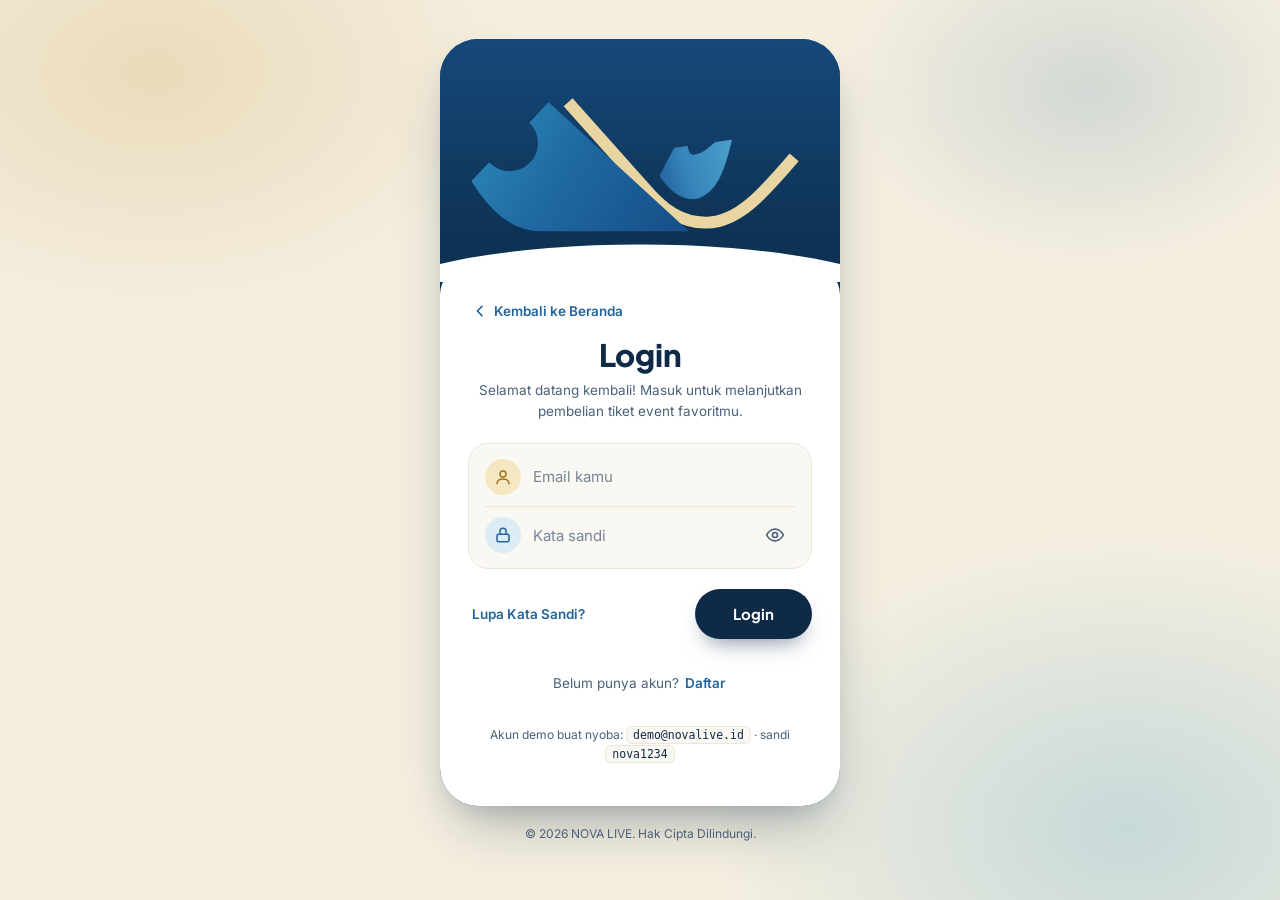
==== nova-live/NOVA LIVE — Form Login.html @ ce79e206 "Integrasi form login, navigasi kembali ke beranda, toggle filter event, dan animasi teks search navy" ====
<!doctype html>
<html lang="id">
  <head>
    <meta charset="utf-8" />
    <meta name="viewport" content="width=device-width, initial-scale=1, viewport-fit=cover" />
    <meta name="color-scheme" content="light dark" />
    <link rel="icon" href="data:," />
    <title>NOVA LIVE — Form Login</title>
    <link rel="preconnect" href="https://fonts.googleapis.com" />
    <link rel="preconnect" href="https://fonts.gstatic.com" crossorigin />
    <link
      href="https://fonts.googleapis.com/css2?family=Plus+Jakarta+Sans:wght@600;700;800&family=Inter:wght@400;500;600;700&display=swap"
      rel="stylesheet"
    />
    <style>
      :root {
        --navy-deep: #0e3254;
        --navy: #15497a;
        --brand: #23649a;
        --sky: #509fc8;
        --gold: #ead4a2;
        --gold-deep: #d4b475;
        --cream: #f5efe0;
        --ink: #0e2a47;
        --muted: #4a607a;
        --line: #e2ddd0;
        --danger: #c2410c;
        --danger-bg: #fdf0e9;
        --success: #15803d;
        --page-bg: #f5efe0;
        --card-bg: #ffffff;
        --sheet-bg: #ffffff;
        --field-bg: #faf8f2;
        --field-line: #ece7d8;
        --shadow-card: 0 30px 60px -18px rgba(14, 42, 71, 0.35), 0 12px 24px -12px rgba(14, 42, 71, 0.18);
        --font-display: "Plus Jakarta Sans", system-ui, sans-serif;
        --font-body: "Inter", system-ui, sans-serif;
        color-scheme: light;
      }
      @media (prefers-color-scheme: dark) {
        :root {
          --page-bg: #f5efe0;
          --card-bg: #0d2a47;
          --sheet-bg: #0d2a47;
          --field-bg: #0a233c;
          --field-line: #1d4066;
          --line: #1d4066;
          --ink: #f2ecdc;
          --muted: #a9bdd1;
          --danger: #fda07c;
          --danger-bg: #3a2115;
          --shadow-card: 0 30px 60px -18px rgba(0, 0, 0, 0.65), 0 12px 24px -12px rgba(0, 0, 0, 0.5);
          color-scheme: dark;
        }
        /* Latar halaman tetap cream di mode gelap, jadi teks kaki halaman
           di luar kartu pakai warna mode terang biar tetap terbaca. */
        .page-foot { color: #4a607a; }
      }

      * { box-sizing: border-box; }
      html, body { margin: 0; padding: 0; }
      body {
        font-family: var(--font-body);
        color: var(--ink);
        min-height: 100dvh;
        display: flex;
        align-items: center;
        justify-content: center;
        padding: 28px 16px 36px;
        background:
          radial-gradient(560px 380px at 12% 8%, rgba(212, 180, 117, 0.35), transparent 65%),
          radial-gradient(640px 460px at 88% 92%, rgba(80, 159, 200, 0.28), transparent 65%),
          radial-gradient(420px 300px at 85% 10%, rgba(35, 100, 154, 0.16), transparent 60%),
          var(--page-bg);
      }
      button, input { font-family: inherit; }
      button { cursor: pointer; }
      :focus-visible { outline: 3px solid var(--sky); outline-offset: 2px; border-radius: 8px; }

      /* ---------- Phone card ---------- */
      .phone {
        width: 100%;
        max-width: 400px;
        background: var(--navy-deep);
        border-radius: 38px;
        box-shadow: var(--shadow-card);
        overflow: hidden;
      }

      /* ---------- Hero ---------- */
      .hero {
        position: relative;
        height: 252px;
        background: linear-gradient(180deg, #15497a 0%, #0e3254 78%);
        overflow: hidden;
        display: flex;
        align-items: center;
        justify-content: center;
      }
      .hero::after {
        content: "";
        position: absolute;
        inset: auto 0 0 0;
        height: 54px;
        background: linear-gradient(180deg, transparent, rgba(14, 50, 84, 0.35));
        pointer-events: none;
      }
      /* Logo tiket animasi NOVALIVE (SVG transparan di atas navy) */
      .hero-ticket {
        position: relative;
        z-index: 1;
        width: 88%;
        max-width: 352px;
        height: auto;
        overflow: visible;
        display: block;
        cursor: pointer;
      }

      /* ---------- Sheet ---------- */
      .sheet {
        position: relative;
        z-index: 3;
        background: var(--sheet-bg);
        border-radius: 30px 30px 0 0;
        margin-top: -26px;
        padding: 26px 28px 30px;
      }
      .sheet h1 {
        font-family: var(--font-display);
        font-weight: 800;
        font-size: 31px;
        letter-spacing: -0.01em;
        text-align: center;
        margin: 2px 0 6px;
        color: var(--ink);
      }
      .sheet .sub {
        text-align: center;
        color: var(--muted);
        font-size: 13.5px;
        line-height: 1.5;
        margin: 0 0 22px;
      }

      /* ---------- Pembatas lekuk ke atas di tepi atas kartu form ---------- */
      .sheet-wave {
        position: absolute;
        left: 0;
        top: -35px;
        width: 100%;
        height: 52px;
        display: block;
        color: var(--sheet-bg);
        pointer-events: none;
      }

      /* ---------- Sheet putih: kartu form terang untuk semua tampilan ----------
         (Login, Daftar, Lupa Kata Sandi). Warna dipatok ke palet terang di kedua
         mode (terang/gelap) supaya kartu form selalu putih dengan teks gelap
         dan field terang yang terbaca. */
      .sheet.sheet-light { background: #ffffff; }
      .sheet.sheet-light .sheet-wave { color: #ffffff; }
      .sheet.sheet-light h1 { color: #0e2a47; }
      .sheet.sheet-light .sub { color: #4a607a; }
      .sheet.sheet-light .field-group { background: #faf8f2; border-color: #ece7d8; }
      .sheet.sheet-light .field-row + .field-row { border-top-color: #ece7d8; }
      .sheet.sheet-light .field-row input { color: #0e2a47; }
      .sheet.sheet-light .field-row input::placeholder { color: #4a607a; opacity: 0.75; }
      .sheet.sheet-light .eye-btn { color: #4a607a; }
      .sheet.sheet-light .eye-btn:hover { color: #23649a; background: rgba(80, 159, 200, 0.12); }
      .sheet.sheet-light .ico-mail { background: #f6e7c3; color: #9a741f; }
      .sheet.sheet-light .ico-lock, .sheet.sheet-light .ico-name { background: #dcecf5; color: #23649a; }
      .sheet.sheet-light .field-group.invalid { border-color: #c2410c; background: #fdf0e9; }
      .sheet.sheet-light .field-err { color: #c2410c; }
      .sheet.sheet-light .link { color: #23649a; }
      .sheet.sheet-light .btn-login { background: #0e2a47; color: #ffffff; }
      .sheet.sheet-light .btn-login:hover { background: #15497a; }
      .sheet.sheet-light .btn-full { background: #0e2a47; color: #ffffff; }
      .sheet.sheet-light .btn-full:hover { background: #15497a; }
      .sheet.sheet-light .back-btn { color: #23649a; }
      .sheet.sheet-light .spinner { border-color: rgba(255, 255, 255, 0.4); border-top-color: #ffffff; }
      .sheet.sheet-light .switch-line { color: #4a607a; }
      .sheet.sheet-light .notice.ok { background: #e8f5ec; color: #14532d; border-color: #bbe7c6; }
      .sheet.sheet-light .notice.err { background: #fdf0e9; color: #c2410c; border-color: rgba(194, 65, 12, 0.3); }
      .sheet.sheet-light .demo-chip { color: #4a607a; }
      .sheet.sheet-light .demo-chip code { background: #faf8f2; border-color: #ece7d8; color: #0e2a47; }

      /* ---------- Field group (satu kartu, dua baris) ---------- */
      .field-group {
        background: var(--field-bg);
        border: 1px solid var(--field-line);
        border-radius: 20px;
        padding: 4px 16px;
        margin-bottom: 6px;
      }
      .field-row {
        display: flex;
        align-items: center;
        gap: 12px;
        min-height: 58px;
      }
      .field-row + .field-row { border-top: 1px solid var(--field-line); }
      .field-ico {
        flex: 0 0 auto;
        width: 36px; height: 36px;
        border-radius: 50%;
        display: grid;
        place-items: center;
      }
      .field-ico svg { width: 18px; height: 18px; }
      .ico-mail { background: #f6e7c3; color: #9a741f; }
      .ico-lock { background: #dcecf5; color: var(--brand); }
      .ico-name { background: #dcecf5; color: var(--brand); }
      @media (prefers-color-scheme: dark) {
        .ico-mail { background: #4a3a17; color: var(--gold); }
        .ico-lock, .ico-name { background: #173d63; color: var(--sky); }
      }
      .field-row input {
        flex: 1 1 auto;
        min-width: 0;
        border: 0;
        background: transparent;
        font-size: 15px;
        font-weight: 500;
        color: var(--ink);
        padding: 10px 0;
        min-height: 44px;
      }
      .field-row input::placeholder { color: var(--muted); opacity: 0.75; font-weight: 400; }
      .field-row input:focus { outline: none; }
      .field-row:focus-within .field-ico { box-shadow: 0 0 0 3px rgba(80, 159, 200, 0.35); }
      .eye-btn {
        flex: 0 0 auto;
        width: 40px; height: 40px;
        border: 0;
        background: transparent;
        border-radius: 50%;
        display: grid;
        place-items: center;
        color: var(--muted);
        padding: 0;
      }
      .eye-btn svg { width: 20px; height: 20px; }
      .eye-btn:hover { color: var(--brand); background: rgba(80, 159, 200, 0.12); }

      .field-err {
        display: none;
        color: var(--danger);
        font-size: 12.5px;
        font-weight: 600;
        margin: 6px 4px 0;
      }
      .field-err.show { display: block; }
      .field-group.invalid { border-color: var(--danger); background: var(--danger-bg); }

      /* ---------- Row: lupa sandi + tombol login ---------- */
      .action-row {
        display: flex;
        align-items: center;
        justify-content: space-between;
        gap: 14px;
        margin-top: 20px;
      }
      .link {
        color: var(--brand);
        font-size: 13.5px;
        font-weight: 600;
        text-decoration: none;
        background: none;
        border: 0;
        padding: 10px 4px;
        min-height: 40px;
        display: inline-flex;
        align-items: center;
      }
      .link:hover { text-decoration: underline; }
      .btn-login {
        border: 0;
        background: var(--ink);
        color: #fff;
        font-family: var(--font-display);
        font-weight: 700;
        font-size: 15px;
        padding: 0 38px;
        min-height: 50px;
        border-radius: 999px;
        box-shadow: 0 12px 22px -10px rgba(14, 42, 71, 0.55);
        transition: transform 0.15s ease, background 0.15s ease;
      }
      @media (prefers-color-scheme: dark) { .btn-login { background: var(--gold-deep); color: #23190a; } }
      .btn-login:hover { background: var(--navy); transform: translateY(-1px); }
      @media (prefers-color-scheme: dark) { .btn-login:hover { background: var(--gold); } }
      .btn-login:active { transform: translateY(0); }
      .btn-login[disabled] { opacity: 0.65; cursor: wait; transform: none; }

      .btn-full {
        width: 100%;
        border: 0;
        background: var(--ink);
        color: #fff;
        font-family: var(--font-display);
        font-weight: 700;
        font-size: 15px;
        min-height: 52px;
        border-radius: 999px;
        margin-top: 20px;
        box-shadow: 0 12px 22px -10px rgba(14, 42, 71, 0.55);
      }
      @media (prefers-color-scheme: dark) { .btn-full { background: var(--gold-deep); color: #23190a; } }
      .btn-full:hover { background: var(--navy); }
      @media (prefers-color-scheme: dark) { .btn-full:hover { background: var(--gold); } }

      .spinner {
        display: inline-block;
        width: 16px; height: 16px;
        border: 2.5px solid rgba(255, 255, 255, 0.4);
        border-top-color: #fff;
        border-radius: 50%;
        vertical-align: -3px;
        margin-right: 8px;
        animation: spin 0.7s linear infinite;
      }
      @keyframes spin { to { transform: rotate(360deg); } }

      .switch-line {
        text-align: center;
        margin: 24px 0 0;
        font-size: 13.5px;
        color: var(--muted);
      }
      .switch-line .link { font-size: 13.5px; padding: 10px 2px; }

      /* ---------- Panel sukses / info ---------- */
      .notice {
        display: none;
        border-radius: 16px;
        padding: 14px 16px;
        font-size: 13.5px;
        line-height: 1.55;
        margin-bottom: 18px;
      }
      .notice.show { display: block; }
      .notice.ok { background: #e8f5ec; color: #14532d; border: 1px solid #bbe7c6; }
      .notice.err { background: var(--danger-bg); color: var(--danger); border: 1px solid rgba(194, 65, 12, 0.3); font-weight: 600; }
      @media (prefers-color-scheme: dark) {
        .notice.ok { background: #123324; color: #a7e8bd; border-color: #1f5136; }
      }

      .back-row { margin-bottom: 4px; }
      .back-btn {
        display: inline-flex;
        align-items: center;
        gap: 6px;
        border: 0;
        background: none;
        color: var(--brand);
        font-weight: 600;
        font-size: 13.5px;
        padding: 10px 4px;
        min-height: 40px;
        text-decoration: none;
      }
      .back-btn:hover { text-decoration: underline; }
      .back-btn svg { width: 16px; height: 16px; }

      .view[hidden] { display: none; }

      .demo-chip {
        margin-top: 22px;
        text-align: center;
        font-size: 12px;
        color: var(--muted);
        line-height: 1.6;
      }
      .demo-chip code {
        background: var(--field-bg);
        border: 1px solid var(--field-line);
        border-radius: 6px;
        padding: 1px 6px;
        font-size: 11.5px;
        color: var(--ink);
      }

      .page-foot {
        margin-top: 20px;
        text-align: center;
        font-size: 12px;
        color: var(--muted);
      }

      @media (max-width: 380px) {
        .sheet { padding: 22px 20px 26px; }
        .hero { height: 218px; }
        .btn-login { padding: 0 28px; }
      }
      @media (prefers-reduced-motion: reduce) {
        * { transition: none !important; animation: none !important; }
      }
    </style>
  </head>
  <body>
    <main>
      <div class="phone">
        <!-- ======= HERO: logo tiket animasi NOVALIVE ======= -->
        <div class="hero">
          <svg id="nvTicket" class="hero-ticket" viewBox="0 30 1300 540" xmlns="http://www.w3.org/2000/svg" role="img" aria-label="Logo tiket NOVALIVE" title="Klik untuk memutar ulang animasi">
            <defs>
              <linearGradient id="nvlogin-dark" x1="60" y1="70" x2="780" y2="540" gradientUnits="userSpaceOnUse">
                <stop offset="0" stop-color="#2E8CB9"/>
                <stop offset="0.45" stop-color="#1F6AA3"/>
                <stop offset="1" stop-color="#17508A"/>
              </linearGradient>
              <linearGradient id="nvlogin-light" x1="690" y1="400" x2="1170" y2="300" gradientUnits="userSpaceOnUse">
                <stop offset="0" stop-color="#2A72B0"/>
                <stop offset="0.35" stop-color="#3F95CF"/>
                <stop offset="1" stop-color="#58B5E1"/>
              </linearGradient>
              <linearGradient id="nvlogin-shine" x1="0" y1="0" x2="1" y2="0">
                <stop offset="0" stop-color="#fff" stop-opacity="0"/>
                <stop offset="0.5" stop-color="#fff" stop-opacity="0.55"/>
                <stop offset="1" stop-color="#fff" stop-opacity="0"/>
              </linearGradient>
              <path id="nvlogin-dark-shape" d="M 42 352 L 105 285 A 106 106 0 0 0 258 135 L 325 62 L 840 535 L 300 535 C 176 536 96 438 42 352 Z"/>
              <path id="nvlogin-light-shape" d="M 678 365 L 798 248 L 885 248 C 888 285 905 292 925 292 C 990 292 1030 262 1075 248 L 1183 248 C 1130 330 1060 480 900 492 C 800 495 720 430 678 365 Z"/>
              <clipPath id="nvlogin-clip">
                <use href="#nvlogin-dark-shape"/>
                <use href="#nvlogin-light-shape"/>
              </clipPath>
            </defs>

            <g data-part="root">
              <path data-part="ribbon" d="M 385 68 L 665 382 C 735 466 803 514 897 512 C 1022 510 1120 384 1230 258"
                    fill="none" stroke="#E8D5A1" stroke-width="44" pathLength="1" stroke-dasharray="1" stroke-dashoffset="1"/>

              <g data-part="dark" opacity="0">
                <use href="#nvlogin-dark-shape" fill="url(#nvlogin-dark)" stroke="url(#nvlogin-dark)" stroke-width="5" stroke-linejoin="round"/>
                <g fill="#FAFAFC">
                  <g data-part="dot" data-cx="395" data-cy="255"><circle r="28"/></g>
                  <g data-part="dot" data-cx="312" data-cy="340"><circle r="28"/></g>
                  <g data-part="dot" data-cx="228" data-cy="424"><circle r="28"/></g>
                </g>
              </g>

              <g data-part="light" opacity="0">
                <use href="#nvlogin-light-shape" fill="url(#nvlogin-light)" stroke="url(#nvlogin-light)" stroke-width="4" stroke-linejoin="round"/>
                <g fill="#FAFAFC">
                  <g data-part="oval" data-cx="773" data-cy="355"><ellipse rx="27" ry="16" transform="rotate(-8)"/></g>
                  <g data-part="oval" data-cx="875" data-cy="359"><ellipse rx="29" ry="16" transform="rotate(-8)"/></g>
                  <g data-part="oval" data-cx="975" data-cy="362"><ellipse rx="27" ry="16" transform="rotate(-8)"/></g>
                </g>
              </g>

              <g clip-path="url(#nvlogin-clip)">
                <rect data-part="shine" x="-120" y="-120" width="240" height="900" fill="url(#nvlogin-shine)" opacity="0"/>
              </g>
            </g>
          </svg>
        </div>

        <!-- ======= SHEET ======= -->
        <section class="sheet sheet-light" id="sheet">
          <!-- Pembatas lekuk ke atas: tepi atas kartu melengkung naik memisahkan hero navy dari kartu form -->
          <svg class="sheet-wave" viewBox="0 0 400 52" preserveAspectRatio="none" aria-hidden="true" focusable="false"><path d="M0 52 L0 34 C 110 8, 290 8, 400 34 L400 52 Z" fill="currentColor"/></svg>

          <!-- ===== VIEW: LOGIN ===== -->
          <div class="view" id="view-login">
            <div class="back-row">
              <a href="index.html" class="back-btn" aria-label="Kembali ke Beranda">
                <svg viewBox="0 0 24 24" fill="none" stroke="currentColor" stroke-width="2.4" stroke-linecap="round" stroke-linejoin="round"><path d="M15 5l-7 7 7 7"/></svg>
                Kembali ke Beranda
              </a>
            </div>
            <h1>Login</h1>
            <p class="sub">Selamat datang kembali! Masuk untuk melanjutkan pembelian tiket event favoritmu.</p>

            <div class="notice" id="loginNotice" role="status"></div>

            <form id="loginForm" novalidate>
              <div class="field-group" id="loginGroup">
                <div class="field-row">
                  <span class="field-ico ico-mail" aria-hidden="true">
                    <svg viewBox="0 0 24 24" fill="none" stroke="currentColor" stroke-width="2" stroke-linecap="round" stroke-linejoin="round"><circle cx="12" cy="8" r="4"/><path d="M4 21c0-4 3.6-6.5 8-6.5s8 2.5 8 6.5"/></svg>
                  </span>
                  <input type="email" id="loginEmail" name="email" placeholder="Email kamu" autocomplete="email" inputmode="email" aria-label="Email" />
                </div>
                <div class="field-row">
                  <span class="field-ico ico-lock" aria-hidden="true">
                    <svg viewBox="0 0 24 24" fill="none" stroke="currentColor" stroke-width="2" stroke-linecap="round" stroke-linejoin="round"><rect x="4" y="11" width="16" height="10" rx="2"/><path d="M8 11V7a4 4 0 0 1 8 0v4"/></svg>
                  </span>
                  <input type="password" id="loginPass" name="password" placeholder="Kata sandi" autocomplete="current-password" aria-label="Kata sandi" />
                  <button type="button" class="eye-btn" data-eye="loginPass" aria-label="Tampilkan kata sandi">
                    <svg viewBox="0 0 24 24" fill="none" stroke="currentColor" stroke-width="2" stroke-linecap="round" stroke-linejoin="round"><path d="M2 12s3.5-7 10-7 10 7 10 7-3.5 7-10 7-10-7-10-7Z"/><circle cx="12" cy="12" r="3"/></svg>
                  </button>
                </div>
              </div>
              <p class="field-err" id="loginErr"></p>

              <div class="action-row">
                <button type="button" class="link" id="gotoForgot">Lupa Kata Sandi?</button>
                <button type="submit" class="btn-login" id="loginBtn">Login</button>
              </div>
            </form>

            <p class="switch-line">Belum punya akun?
              <button type="button" class="link" id="gotoRegister">Daftar</button>
            </p>

            <p class="demo-chip">Akun demo buat nyoba: <code>demo@novalive.id</code> · sandi <code>nova1234</code></p>
          </div>

          <!-- ===== VIEW: LUPA KATA SANDI ===== -->
          <div class="view" id="view-forgot" hidden>
            <div class="back-row">
              <button type="button" class="back-btn" data-back>
                <svg viewBox="0 0 24 24" fill="none" stroke="currentColor" stroke-width="2.4" stroke-linecap="round" stroke-linejoin="round"><path d="M15 5l-7 7 7 7"/></svg>
                Kembali ke Login
              </button>
            </div>
            <h1>Lupa Kata Sandi</h1>
            <p class="sub">Masukkan email yang terdaftar. Kami akan mengirimkan tautan untuk mengatur ulang kata sandimu.</p>

            <div class="notice" id="forgotNotice" role="status"></div>

            <form id="forgotForm" novalidate>
              <div class="field-group" id="forgotGroup">
                <div class="field-row">
                  <span class="field-ico ico-mail" aria-hidden="true">
                    <svg viewBox="0 0 24 24" fill="none" stroke="currentColor" stroke-width="2" stroke-linecap="round" stroke-linejoin="round"><circle cx="12" cy="8" r="4"/><path d="M4 21c0-4 3.6-6.5 8-6.5s8 2.5 8 6.5"/></svg>
                  </span>
                  <input type="email" id="forgotEmail" name="email" placeholder="Email kamu" autocomplete="email" inputmode="email" aria-label="Email" />
                </div>
              </div>
              <p class="field-err" id="forgotErr"></p>
              <button type="submit" class="btn-full" id="forgotBtn">Kirim Tautan Reset</button>
            </form>
          </div>

          <!-- ===== VIEW: DAFTAR ===== -->
          <div class="view" id="view-register" hidden>
            <div class="back-row">
              <button type="button" class="back-btn" data-back>
                <svg viewBox="0 0 24 24" fill="none" stroke="currentColor" stroke-width="2.4" stroke-linecap="round" stroke-linejoin="round"><path d="M15 5l-7 7 7 7"/></svg>
                Kembali ke Login
              </button>
            </div>
            <h1>Daftar Akun</h1>
            <p class="sub">Buat akun NOVA LIVE untuk membeli tiket dan menyimpan e-tiketmu di satu tempat.</p>

            <div class="notice" id="regNotice" role="status"></div>

            <form id="regForm" novalidate>
              <div class="field-group" id="regGroup">
                <div class="field-row">
                  <span class="field-ico ico-name" aria-hidden="true">
                    <svg viewBox="0 0 24 24" fill="none" stroke="currentColor" stroke-width="2" stroke-linecap="round" stroke-linejoin="round"><circle cx="12" cy="8" r="4"/><path d="M4 21c0-4 3.6-6.5 8-6.5s8 2.5 8 6.5"/></svg>
                  </span>
                  <input type="text" id="regName" name="name" placeholder="Nama lengkap" autocomplete="name" aria-label="Nama lengkap" />
                </div>
                <div class="field-row">
                  <span class="field-ico ico-mail" aria-hidden="true">
                    <svg viewBox="0 0 24 24" fill="none" stroke="currentColor" stroke-width="2" stroke-linecap="round" stroke-linejoin="round"><rect x="3" y="5" width="18" height="14" rx="2"/><path d="m3 7 9 6 9-6"/></svg>
                  </span>
                  <input type="email" id="regEmail" name="email" placeholder="Email kamu" autocomplete="email" inputmode="email" aria-label="Email" />
                </div>
                <div class="field-row">
                  <span class="field-ico ico-lock" aria-hidden="true">
                    <svg viewBox="0 0 24 24" fill="none" stroke="currentColor" stroke-width="2" stroke-linecap="round" stroke-linejoin="round"><rect x="4" y="11" width="16" height="10" rx="2"/><path d="M8 11V7a4 4 0 0 1 8 0v4"/></svg>
                  </span>
                  <input type="password" id="regPass" name="password" placeholder="Kata sandi (min. 8 karakter)" autocomplete="new-password" aria-label="Kata sandi" />
                  <button type="button" class="eye-btn" data-eye="regPass" aria-label="Tampilkan kata sandi">
                    <svg viewBox="0 0 24 24" fill="none" stroke="currentColor" stroke-width="2" stroke-linecap="round" stroke-linejoin="round"><path d="M2 12s3.5-7 10-7 10 7 10 7-3.5 7-10 7-10-7-10-7Z"/><circle cx="12" cy="12" r="3"/></svg>
                  </button>
                </div>
              </div>
              <p class="field-err" id="regErr"></p>
              <button type="submit" class="btn-full" id="regBtn">Daftar</button>
            </form>

            <p class="switch-line">Sudah punya akun?
              <button type="button" class="link" data-back>Login</button>
            </p>
          </div>

        </section>
      </div>
      <p class="page-foot">© 2026 NOVA LIVE. Hak Cipta Dilindungi.</p>
    </main>

    <script>
      (function () {
        "use strict";

        var DEMO_EMAIL = "demo@novalive.id";
        var DEMO_PASS = "nova1234";

        var views = {
          login: document.getElementById("view-login"),
          forgot: document.getElementById("view-forgot"),
          register: document.getElementById("view-register")
        };

        function showView(name) {
          Object.keys(views).forEach(function (key) {
            views[key].hidden = key !== name;
          });
          // Kartu putih + pembatas melengkung berlaku di semua tampilan
          // (Login, Daftar, Lupa Kata Sandi) supaya konsisten.
          document.getElementById("sheet").classList.add("sheet-light");
          window.scrollTo({ top: 0, behavior: "smooth" });
        }

        function setNotice(el, type, html) {
          el.className = "notice show " + type;
          el.innerHTML = html;
        }
        function clearNotice(el) {
          el.className = "notice";
          el.innerHTML = "";
        }
        function setErr(groupEl, errEl, msg) {
          if (msg) {
            groupEl.classList.add("invalid");
            errEl.textContent = msg;
            errEl.classList.add("show");
          } else {
            groupEl.classList.remove("invalid");
            errEl.textContent = "";
            errEl.classList.remove("show");
          }
        }
        function escapeHtml(s) {
          return s.replace(/[&<>"']/g, function (c) {
            return { "&": "&amp;", "<": "&lt;", ">": "&gt;", '"': "&quot;", "'": "&#39;" }[c];
          });
        }
        function validEmail(v) {
          return /^[^\s@]+@[^\s@]+\.[^\s@]+$/.test(v);
        }
        function setLoading(btn, loading, label) {
          btn.disabled = loading;
          btn.innerHTML = loading
            ? '<span class="spinner" aria-hidden="true"></span>Memproses…'
            : label;
        }

        /* ----- Navigasi antar tampilan ----- */
        document.getElementById("gotoForgot").addEventListener("click", function () {
          var e = document.getElementById("loginEmail").value.trim();
          if (e) document.getElementById("forgotEmail").value = e;
          clearNotice(document.getElementById("forgotNotice"));
          setErr(document.getElementById("forgotGroup"), document.getElementById("forgotErr"), "");
          showView("forgot");
        });
        document.getElementById("gotoRegister").addEventListener("click", function () {
          clearNotice(document.getElementById("regNotice"));
          setErr(document.getElementById("regGroup"), document.getElementById("regErr"), "");
          showView("register");
        });
        Array.prototype.forEach.call(document.querySelectorAll("[data-back]"), function (b) {
          b.addEventListener("click", function () { showView("login"); });
        });

        /* ----- Tampilkan / sembunyikan kata sandi ----- */
        Array.prototype.forEach.call(document.querySelectorAll("[data-eye]"), function (btn) {
          btn.addEventListener("click", function () {
            var input = document.getElementById(btn.getAttribute("data-eye"));
            var show = input.type === "password";
            input.type = show ? "text" : "password";
            btn.setAttribute("aria-label", show ? "Sembunyikan kata sandi" : "Tampilkan kata sandi");
            btn.style.color = show ? "var(--brand)" : "";
          });
        });

        /* ----- Login ----- */
        var loginForm = document.getElementById("loginForm");
        var loginGroup = document.getElementById("loginGroup");
        var loginErr = document.getElementById("loginErr");
        var loginNotice = document.getElementById("loginNotice");
        var loginBtn = document.getElementById("loginBtn");

        loginForm.addEventListener("submit", function (ev) {
          ev.preventDefault();
          clearNotice(loginNotice);
          var email = document.getElementById("loginEmail").value.trim();
          var pass = document.getElementById("loginPass").value;

          if (!validEmail(email)) {
            setErr(loginGroup, loginErr, "Masukkan alamat email yang valid.");
            return;
          }
          if (pass.length < 8) {
            setErr(loginGroup, loginErr, "Kata sandi minimal 8 karakter.");
            return;
          }
          setErr(loginGroup, loginErr, "");
          setLoading(loginBtn, true, "Login");

          setTimeout(function () {
            setLoading(loginBtn, false, "Login");
            if (email.toLowerCase() === DEMO_EMAIL && pass === DEMO_PASS) {
              loginForm.reset();
              setNotice(loginNotice, "ok",
                "<strong>Login berhasil!</strong> Selamat datang kembali di NOVA LIVE — mengalihkan ke Beranda…");
              setTimeout(function () {
                window.location.href = "index.html";
              }, 1200);
            } else {
              setNotice(loginNotice, "err",
                "Email atau kata sandi salah. Coba lagi, atau pakai akun demo di bawah form.");
            }
          }, 700);
        });

        /* ----- Lupa kata sandi ----- */
        var forgotForm = document.getElementById("forgotForm");
        var forgotGroup = document.getElementById("forgotGroup");
        var forgotErr = document.getElementById("forgotErr");
        var forgotNotice = document.getElementById("forgotNotice");
        var forgotBtn = document.getElementById("forgotBtn");

        forgotForm.addEventListener("submit", function (ev) {
          ev.preventDefault();
          clearNotice(forgotNotice);
          var email = document.getElementById("forgotEmail").value.trim();
          if (!validEmail(email)) {
            setErr(forgotGroup, forgotErr, "Masukkan alamat email yang valid.");
            return;
          }
          setErr(forgotGroup, forgotErr, "");
          setLoading(forgotBtn, true, "Kirim Tautan Reset");
          setTimeout(function () {
            setLoading(forgotBtn, false, "Kirim Tautan Reset");
            forgotForm.reset();
            setNotice(forgotNotice, "ok",
              "<strong>Tautan reset terkirim.</strong> Cek inbox email kamu dan ikuti petunjuknya untuk membuat kata sandi baru.");
          }, 700);
        });

        /* ----- Daftar ----- */
        var regForm = document.getElementById("regForm");
        var regGroup = document.getElementById("regGroup");
        var regErr = document.getElementById("regErr");
        var regNotice = document.getElementById("regNotice");
        var regBtn = document.getElementById("regBtn");

        regForm.addEventListener("submit", function (ev) {
          ev.preventDefault();
          clearNotice(regNotice);
          var name = document.getElementById("regName").value.trim();
          var email = document.getElementById("regEmail").value.trim();
          var pass = document.getElementById("regPass").value;

          if (name.length < 3) {
            setErr(regGroup, regErr, "Isi nama lengkap kamu dulu ya.");
            return;
          }
          if (!validEmail(email)) {
            setErr(regGroup, regErr, "Masukkan alamat email yang valid.");
            return;
          }
          if (pass.length < 8) {
            setErr(regGroup, regErr, "Kata sandi minimal 8 karakter.");
            return;
          }
          setErr(regGroup, regErr, "");
          setLoading(regBtn, true, "Daftar");
          setTimeout(function () {
            setLoading(regBtn, false, "Daftar");
            regForm.reset();
            showView("login");
            document.getElementById("loginEmail").value = email;
            setNotice(loginNotice, "ok",
              "<strong>Akun berhasil dibuat!</strong> Halo, " + escapeHtml(name.split(" ")[0]) +
              " — sekarang login pakai email dan kata sandi barumu.");
          }, 700);
        });
      })();
    </script>

    <script>
      /* ----- Animasi logo tiket NOVALIVE di hero -----
         Putaran 4,2 detik, jeda 1,2 detik, lalu berputar lagi tanpa henti.
         Klik logo untuk memutar ulang. prefers-reduced-motion: tampil frame akhir, tanpa loop. */
      (function () {
        "use strict";

        var DURATION = 4.2; // detik
        var PAUSE_MS = 1200; // jeda antar putaran

        function clamp(x) { return Math.min(1, Math.max(0, x)); }
        function prog(t, a, b) { return clamp((t - a) / (b - a)); }
        var ease = {
          outCubic: function (x) { return 1 - Math.pow(1 - x, 3); },
          inOutCubic: function (x) { return x < 0.5 ? 4 * x * x * x : 1 - Math.pow(-2 * x + 2, 3) / 2; },
          outBack: function (x, s) {
            s = (s === undefined) ? 1.70158 : s;
            var c = s + 1;
            return 1 + c * Math.pow(x - 1, 3) + s * Math.pow(x - 1, 2);
          }
        };

        var svg = document.getElementById("nvTicket");
        if (!svg) return;
        function part(name) { return svg.querySelector('[data-part="' + name + '"]'); }
        var parts = {
          root: part("root"), ribbon: part("ribbon"), dark: part("dark"), light: part("light"), shine: part("shine"),
          dots: Array.prototype.slice.call(svg.querySelectorAll('[data-part="dot"]')),
          ovals: Array.prototype.slice.call(svg.querySelectorAll('[data-part="oval"]'))
        };

        function pop(el, t, t0) {
          var cx = +el.getAttribute("data-cx"), cy = +el.getAttribute("data-cy");
          var u = prog(t, t0, t0 + 0.42);
          var s = u <= 0 ? 0 : ease.outBack(u, 2.4);
          el.setAttribute("transform", "translate(" + cx + " " + cy + ") scale(" + Math.max(s, 0.0001) + ")");
        }

        // Satu fungsi murni dari waktu (detik) ke tampilan.
        function apply(t) {
          var p = 1 + 0.04 * ease.inOutCubic(prog(t, 0.2, DURATION));
          parts.root.setAttribute("transform", "translate(650 300) scale(" + p + ") translate(-650 -300)");

          // 1. pita emas tergambar
          parts.ribbon.setAttribute("stroke-dashoffset", (1 - ease.inOutCubic(prog(t, 0.25, 1.3))).toFixed(4));

          // 2. tiket biru gelap naik dari kiri bawah
          var u1 = prog(t, 0.6, 1.45), e1 = ease.outCubic(u1);
          parts.dark.setAttribute("transform",
            "translate(" + (450 - 260 * (1 - e1)) + " " + (300 + 150 * (1 - e1)) + ") scale(" + (0.86 + 0.14 * e1) + ") translate(-450 -300)");
          parts.dark.setAttribute("opacity", clamp(u1 * 3).toFixed(3));

          // 3. lipatan biru muda terbuka dari sudut kirinya
          var u2 = prog(t, 0.95, 1.85), e2 = ease.outCubic(u2);
          parts.light.setAttribute("transform",
            "translate(" + (678 + 90 * (1 - e2)) + " " + (365 - 50 * (1 - e2)) + ") rotate(" + (-16 * (1 - e2)) + ") scale(" + (0.12 + 0.88 * e2) + " " + (0.6 + 0.4 * e2) + ") translate(-678 -365)");
          parts.light.setAttribute("opacity", clamp(u2 * 4).toFixed(3));

          // 4. titik-titik muncul satu per satu
          parts.dots.forEach(function (el, i) { pop(el, t, 1.45 + 0.1 * i); });
          parts.ovals.forEach(function (el, i) { pop(el, t, 1.9 + 0.1 * i); });

          // 5. kilau melintas sekali
          var u3 = prog(t, 2.15, 3.0), e3 = ease.inOutCubic(u3);
          parts.shine.setAttribute("transform", "translate(" + (-250 + e3 * 1850) + " 0) rotate(20 0 300)");
          parts.shine.setAttribute("opacity", (u3 > 0 && u3 < 1) ? 1 : 0);
        }

        var reduceMotion = window.matchMedia("(prefers-reduced-motion: reduce)").matches;
        var raf = 0, timer = 0;

        function play() {
          cancelAnimationFrame(raf);
          clearTimeout(timer);
          if (reduceMotion) { apply(DURATION); return; }
          var start = 0;
          apply(0);
          function tick(now) {
            if (!start) start = now;
            var t = (now - start) / 1000;
            apply(Math.min(t, DURATION));
            if (t < DURATION) {
              raf = requestAnimationFrame(tick);
            } else {
              timer = setTimeout(play, PAUSE_MS); // jeda, lalu putar lagi
            }
          }
          raf = requestAnimationFrame(tick);
        }

        svg.addEventListener("click", play);
        window.novaliveTicketLogin = { apply: apply, play: play, DURATION: DURATION };
        play();
      })();
    </script>
  </body>
</html>
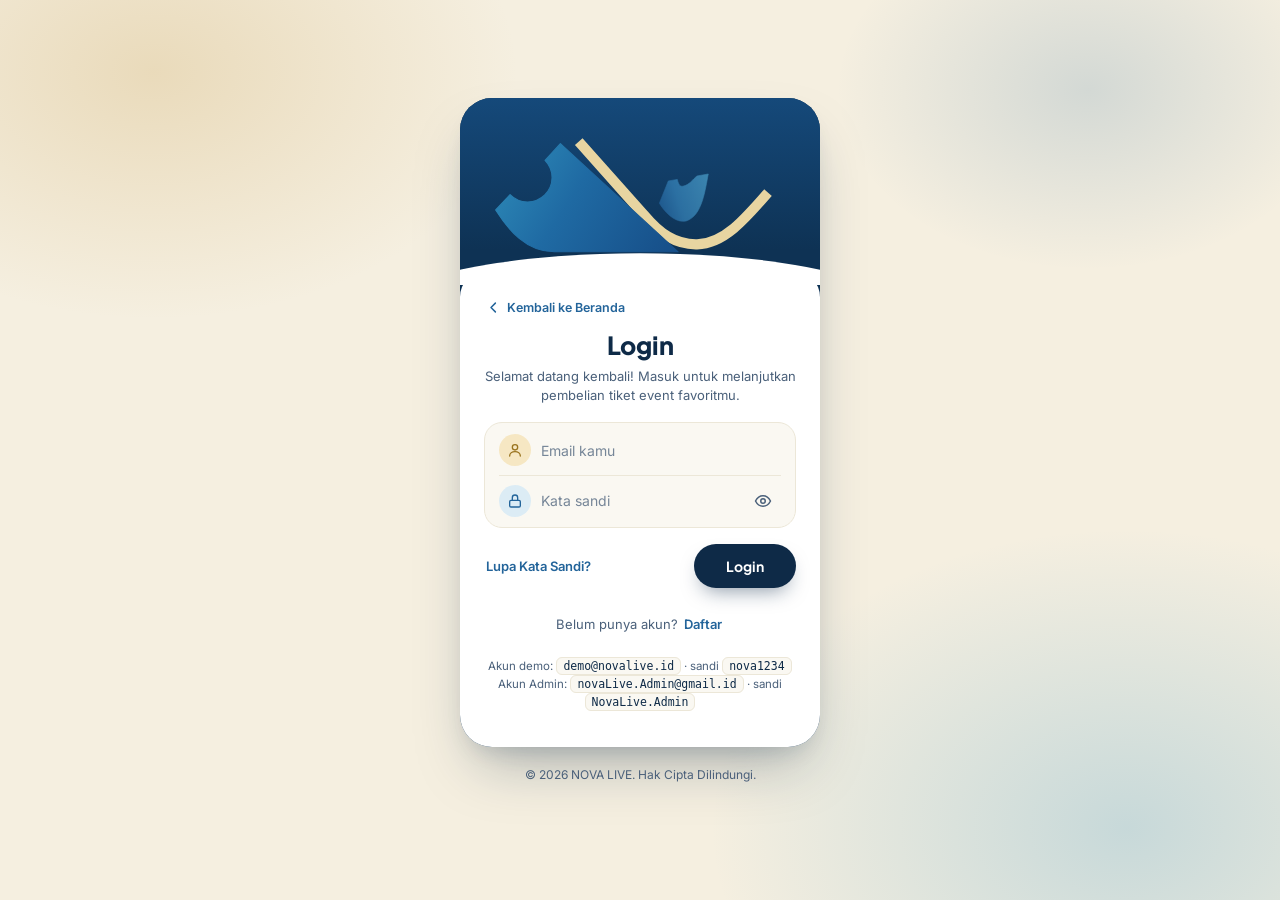
==== commit 945ec2ee: "feat: mock up 80%" ====
--- a/nova-live/NOVA LIVE — Form Login.html
+++ b/nova-live/NOVA LIVE — Form Login.html
@@ -66,7 +66,7 @@
         display: flex;
         align-items: center;
         justify-content: center;
-        padding: 28px 16px 36px;
+        padding: 20px 14px 28px;
         background:
           radial-gradient(560px 380px at 12% 8%, rgba(212, 180, 117, 0.35), transparent 65%),
           radial-gradient(640px 460px at 88% 92%, rgba(80, 159, 200, 0.28), transparent 65%),
@@ -80,9 +80,9 @@
       /* ---------- Phone card ---------- */
       .phone {
         width: 100%;
-        max-width: 400px;
+        max-width: 360px;
         background: var(--navy-deep);
-        border-radius: 38px;
+        border-radius: 32px;
         box-shadow: var(--shadow-card);
         overflow: hidden;
       }
@@ -90,7 +90,7 @@
       /* ---------- Hero ---------- */
       .hero {
         position: relative;
-        height: 252px;
+        height: 195px;
         background: linear-gradient(180deg, #15497a 0%, #0e3254 78%);
         overflow: hidden;
         display: flex;
@@ -109,8 +109,8 @@
       .hero-ticket {
         position: relative;
         z-index: 1;
-        width: 88%;
-        max-width: 352px;
+        width: 86%;
+        max-width: 300px;
         height: auto;
         overflow: visible;
         display: block;
@@ -122,34 +122,34 @@
         position: relative;
         z-index: 3;
         background: var(--sheet-bg);
-        border-radius: 30px 30px 0 0;
-        margin-top: -26px;
-        padding: 26px 28px 30px;
+        border-radius: 26px 26px 0 0;
+        margin-top: -22px;
+        padding: 20px 24px 24px;
       }
       .sheet h1 {
         font-family: var(--font-display);
         font-weight: 800;
-        font-size: 31px;
+        font-size: 25px;
         letter-spacing: -0.01em;
         text-align: center;
-        margin: 2px 0 6px;
+        margin: 0 0 6px;
         color: var(--ink);
       }
       .sheet .sub {
         text-align: center;
         color: var(--muted);
-        font-size: 13.5px;
-        line-height: 1.5;
-        margin: 0 0 22px;
+        font-size: 13px;
+        line-height: 1.45;
+        margin: 0 0 18px;
       }
 
       /* ---------- Pembatas lekuk ke atas di tepi atas kartu form ---------- */
       .sheet-wave {
         position: absolute;
         left: 0;
-        top: -35px;
+        top: -30px;
         width: 100%;
-        height: 52px;
+        height: 44px;
         display: block;
         color: var(--sheet-bg);
         pointer-events: none;
@@ -190,25 +190,25 @@
       .field-group {
         background: var(--field-bg);
         border: 1px solid var(--field-line);
-        border-radius: 20px;
-        padding: 4px 16px;
+        border-radius: 18px;
+        padding: 2px 14px;
         margin-bottom: 6px;
       }
       .field-row {
         display: flex;
         align-items: center;
-        gap: 12px;
-        min-height: 58px;
+        gap: 10px;
+        min-height: 50px;
       }
       .field-row + .field-row { border-top: 1px solid var(--field-line); }
       .field-ico {
         flex: 0 0 auto;
-        width: 36px; height: 36px;
+        width: 32px; height: 32px;
         border-radius: 50%;
         display: grid;
         place-items: center;
       }
-      .field-ico svg { width: 18px; height: 18px; }
+      .field-ico svg { width: 16px; height: 16px; }
       .ico-mail { background: #f6e7c3; color: #9a741f; }
       .ico-lock { background: #dcecf5; color: var(--brand); }
       .ico-name { background: #dcecf5; color: var(--brand); }
@@ -221,18 +221,18 @@
         min-width: 0;
         border: 0;
         background: transparent;
-        font-size: 15px;
+        font-size: 14px;
         font-weight: 500;
         color: var(--ink);
-        padding: 10px 0;
-        min-height: 44px;
+        padding: 8px 0;
+        min-height: 40px;
       }
       .field-row input::placeholder { color: var(--muted); opacity: 0.75; font-weight: 400; }
       .field-row input:focus { outline: none; }
       .field-row:focus-within .field-ico { box-shadow: 0 0 0 3px rgba(80, 159, 200, 0.35); }
       .eye-btn {
         flex: 0 0 auto;
-        width: 40px; height: 40px;
+        width: 36px; height: 36px;
         border: 0;
         background: transparent;
         border-radius: 50%;
@@ -241,7 +241,7 @@
         color: var(--muted);
         padding: 0;
       }
-      .eye-btn svg { width: 20px; height: 20px; }
+      .eye-btn svg { width: 18px; height: 18px; }
       .eye-btn:hover { color: var(--brand); background: rgba(80, 159, 200, 0.12); }
 
       .field-err {
@@ -259,18 +259,18 @@
         display: flex;
         align-items: center;
         justify-content: space-between;
-        gap: 14px;
-        margin-top: 20px;
+        gap: 12px;
+        margin-top: 16px;
       }
       .link {
         color: var(--brand);
-        font-size: 13.5px;
+        font-size: 13px;
         font-weight: 600;
         text-decoration: none;
         background: none;
         border: 0;
-        padding: 10px 4px;
-        min-height: 40px;
+        padding: 8px 2px;
+        min-height: 36px;
         display: inline-flex;
         align-items: center;
       }
@@ -281,11 +281,11 @@
         color: #fff;
         font-family: var(--font-display);
         font-weight: 700;
-        font-size: 15px;
-        padding: 0 38px;
-        min-height: 50px;
+        font-size: 14px;
+        padding: 0 32px;
+        min-height: 44px;
         border-radius: 999px;
-        box-shadow: 0 12px 22px -10px rgba(14, 42, 71, 0.55);
+        box-shadow: 0 10px 20px -8px rgba(14, 42, 71, 0.5);
         transition: transform 0.15s ease, background 0.15s ease;
       }
       @media (prefers-color-scheme: dark) { .btn-login { background: var(--gold-deep); color: #23190a; } }
@@ -301,11 +301,11 @@
         color: #fff;
         font-family: var(--font-display);
         font-weight: 700;
-        font-size: 15px;
-        min-height: 52px;
+        font-size: 14px;
+        min-height: 46px;
         border-radius: 999px;
-        margin-top: 20px;
-        box-shadow: 0 12px 22px -10px rgba(14, 42, 71, 0.55);
+        margin-top: 16px;
+        box-shadow: 0 10px 20px -8px rgba(14, 42, 71, 0.5);
       }
       @media (prefers-color-scheme: dark) { .btn-full { background: var(--gold-deep); color: #23190a; } }
       .btn-full:hover { background: var(--navy); }
@@ -325,20 +325,20 @@
 
       .switch-line {
         text-align: center;
-        margin: 24px 0 0;
-        font-size: 13.5px;
+        margin: 18px 0 0;
+        font-size: 13px;
         color: var(--muted);
       }
-      .switch-line .link { font-size: 13.5px; padding: 10px 2px; }
+      .switch-line .link { font-size: 13px; padding: 6px 2px; }
 
       /* ---------- Panel sukses / info ---------- */
       .notice {
         display: none;
-        border-radius: 16px;
-        padding: 14px 16px;
-        font-size: 13.5px;
-        line-height: 1.55;
-        margin-bottom: 18px;
+        border-radius: 14px;
+        padding: 12px 14px;
+        font-size: 13px;
+        line-height: 1.5;
+        margin-bottom: 14px;
       }
       .notice.show { display: block; }
       .notice.ok { background: #e8f5ec; color: #14532d; border: 1px solid #bbe7c6; }
@@ -356,22 +356,22 @@
         background: none;
         color: var(--brand);
         font-weight: 600;
-        font-size: 13.5px;
-        padding: 10px 4px;
-        min-height: 40px;
+        font-size: 12.5px;
+        padding: 6px 2px;
+        min-height: 34px;
         text-decoration: none;
       }
       .back-btn:hover { text-decoration: underline; }
-      .back-btn svg { width: 16px; height: 16px; }
+      .back-btn svg { width: 15px; height: 15px; }
 
       .view[hidden] { display: none; }
 
       .demo-chip {
-        margin-top: 22px;
+        margin-top: 16px;
         text-align: center;
-        font-size: 12px;
+        font-size: 11.5px;
         color: var(--muted);
-        line-height: 1.6;
+        line-height: 1.55;
       }
       .demo-chip code {
         background: var(--field-bg);
@@ -506,7 +506,7 @@
               <button type="button" class="link" id="gotoRegister">Daftar</button>
             </p>
 
-            <p class="demo-chip">Akun demo buat nyoba: <code>demo@novalive.id</code> · sandi <code>nova1234</code></p>
+            <p class="demo-chip">Akun demo: <code>demo@novalive.id</code> · sandi <code>nova1234</code><br>Akun Admin: <code>novaLive.Admin@gmail.id</code> · sandi <code>NovaLive.Admin</code></p>
           </div>
 
           <!-- ===== VIEW: LUPA KATA SANDI ===== -->
@@ -593,6 +593,8 @@
 
         var DEMO_EMAIL = "demo@novalive.id";
         var DEMO_PASS = "nova1234";
+        var ADMIN_EMAIL = "novalive.admin@gmail.id";
+        var ADMIN_PASS = "NovaLive.Admin";
 
         var views = {
           login: document.getElementById("view-login"),
@@ -635,6 +637,8 @@
           });
         }
         function validEmail(v) {
+          var clean = String(v).trim().toLowerCase();
+          if (clean === ADMIN_EMAIL || clean === "novalive.admin") return true;
           return /^[^\s@]+@[^\s@]+\.[^\s@]+$/.test(v);
         }
         function setLoading(btn, loading, label) {
@@ -679,6 +683,19 @@
         var loginNotice = document.getElementById("loginNotice");
         var loginBtn = document.getElementById("loginBtn");
 
+        Array.prototype.forEach.call(document.querySelectorAll(".demo-chip code"), function (c) {
+          c.style.cursor = "pointer";
+          c.title = "Klik untuk isi otomatis";
+          c.addEventListener("click", function () {
+            var txt = c.textContent.trim();
+            if (txt.indexOf("@") !== -1 || txt.toLowerCase() === "novalive.admin") {
+              document.getElementById("loginEmail").value = txt;
+            } else {
+              document.getElementById("loginPass").value = txt;
+            }
+          });
+        });
+
         loginForm.addEventListener("submit", function (ev) {
           ev.preventDefault();
           clearNotice(loginNotice);
@@ -698,13 +715,21 @@
 
           setTimeout(function () {
             setLoading(loginBtn, false, "Login");
-            if (email.toLowerCase() === DEMO_EMAIL && pass === DEMO_PASS) {
+            var cleanEmail = email.toLowerCase();
+            if ((cleanEmail === ADMIN_EMAIL || cleanEmail === "novalive.admin") && pass === ADMIN_PASS) {
+              loginForm.reset();
+              setNotice(loginNotice, "ok",
+                "<strong>Login Admin berhasil!</strong> Selamat datang Admin NOVA LIVE — mengalihkan ke Dashboard Admin…");
+              setTimeout(function () {
+                window.location.href = "NOVA%20LIVE%20%E2%80%94%20Dashboard%20Admin.html";
+              }, 800);
+            } else if (cleanEmail === DEMO_EMAIL && pass === DEMO_PASS) {
               loginForm.reset();
               setNotice(loginNotice, "ok",
                 "<strong>Login berhasil!</strong> Selamat datang kembali di NOVA LIVE — mengalihkan ke Beranda…");
               setTimeout(function () {
                 window.location.href = "index.html";
-              }, 1200);
+              }, 800);
             } else {
               setNotice(loginNotice, "err",
                 "Email atau kata sandi salah. Coba lagi, atau pakai akun demo di bawah form.");
